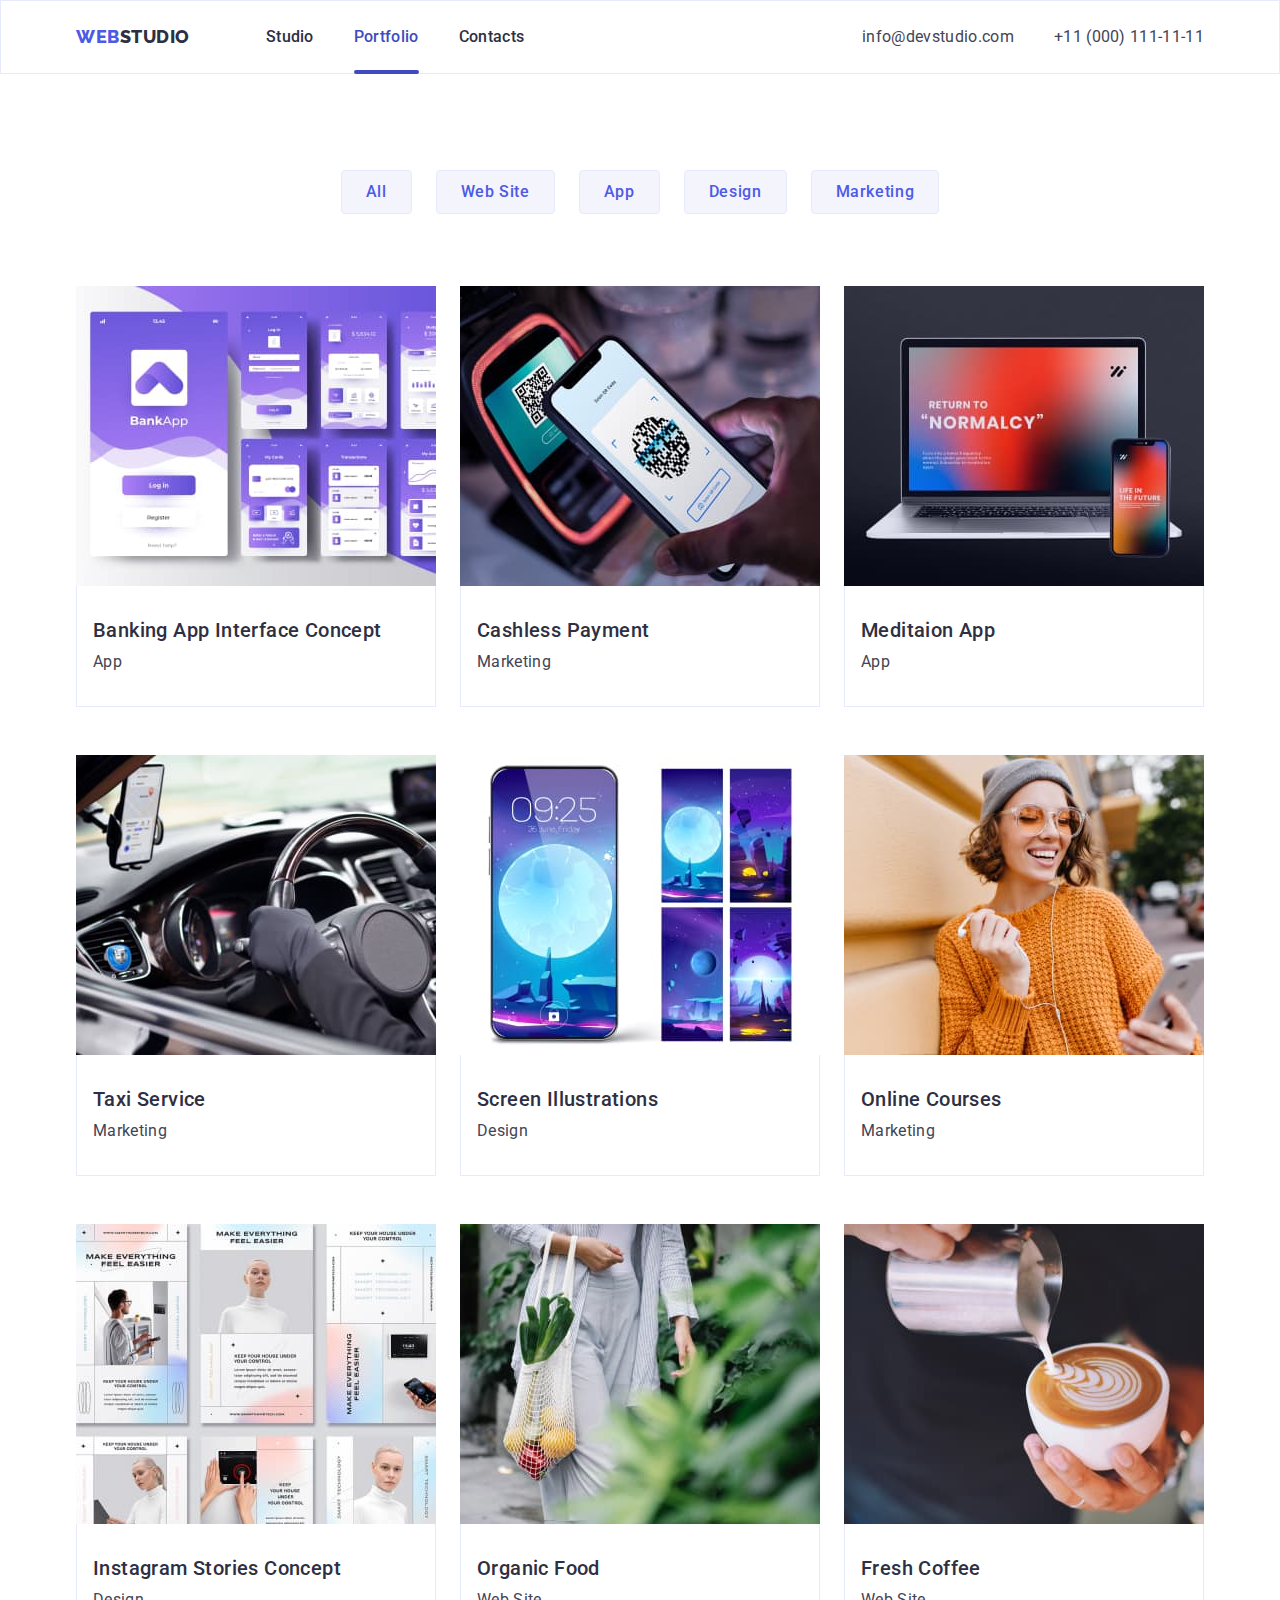
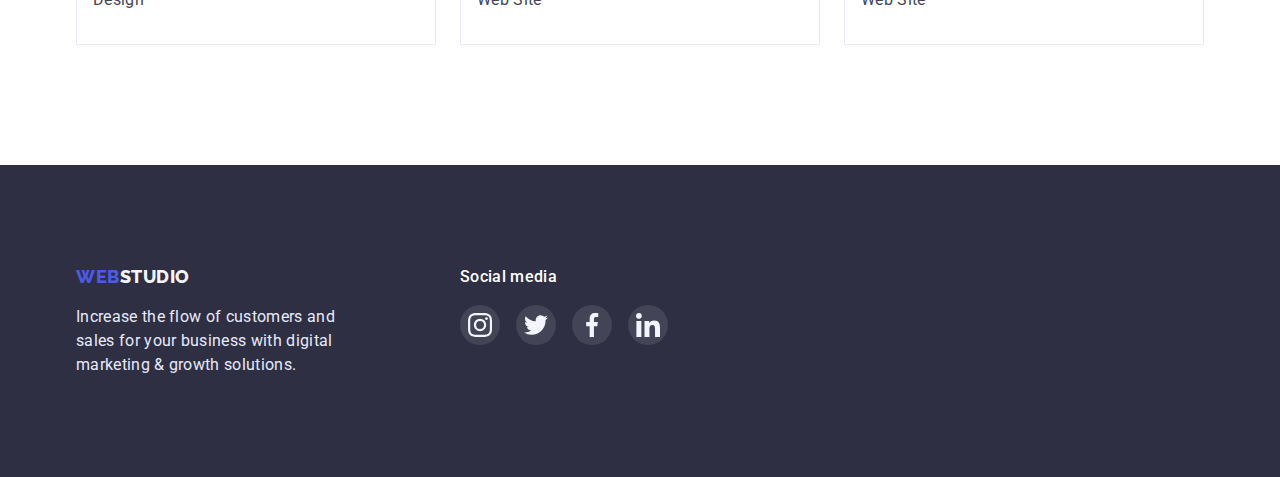
==== portfolio.html @ 8187bbcf "Initial commit" ====
<!DOCTYPE html>
<html lang="en">
  <head>
    <meta charset="UTF-8" />
    <meta http-equiv="X-UA-Compatible" content="IE=edge" />
    <meta name="viewport" content="width=device-width, initial-scale=1.0" />
    <title>Document</title>
    <link rel="preconnect" href="https://fonts.googleapis.com" />
    <link rel="preconnect" href="https://fonts.gstatic.com" crossorigin />
    <link
      href="https://fonts.googleapis.com/css2?family=Raleway:wght@800&family=Roboto:wght@400;500;700&display=swap"
      rel="stylesheet"
    />
    <link
      rel="stylesheet"
      href="https://cdnjs.cloudflare.com/ajax/libs/modern-normalize/1.1.0/modern-normalize.min.css"
    />
    <link rel="stylesheet" href="./css/styles.css" />
  </head>

  <body>
    <!-- Header -->
    <header class="header">
      <div class="header-container container">
        <!--Main navigation-->
        <nav class="header-nav">
          <a class="header-logo link" href="./index.html">
            <span>web</span><span class="logo-dark">studio</span>
          </a>

          <ul class="header-list list">
            <li class="header-item">
              <a class="header-link link" href="./index.html">Studio</a>
            </li>
            <li class="header-item">
              <a
                class="header-link header-link-portfolio link current"
                href="./portfolio.html"
                >Portfolio</a
              >
            </li>
            <li class="header-item">
              <a class="header-link link" href="">Contacts</a>
            </li>
          </ul>
        </nav>

        <!--Contacts-->
        <address class="address">
          <ul class="address-list list">
            <li class="address-item">
              <a class="address-link link" href="mailto:info@devstudio.com"
                >info@devstudio.com</a
              >
            </li>
            <li class="address-item">
              <a class="address-link link" href="tel:+110001111111"
                >+11 (000) 111-11-11</a
              >
            </li>
          </ul>
        </address>
      </div>
    </header>

    <main>
      <!-- Filters -->

      <section class="portfolio section">
        <div class="container">
          <ul class="filters-list list">
            <li class="filters-item">
              <button class="filters-btn" type="button">All</button>
            </li>
            <li class="filters-item">
              <button class="filters-btn" type="button">Web Site</button>
            </li>
            <li class="filters-item">
              <button class="filters-btn" type="button">App</button>
            </li>
            <li class="filters-item">
              <button class="filters-btn" type="button">Design</button>
            </li>
            <li class="filters-item">
              <button class="filters-btn" type="button">Marketing</button>
            </li>
          </ul>

          <!-- Portfolio -->

          <h1 class="portfolio-title" hidden>Portfolio</h1>

          <ul class="portfolio-list list">
            <li class="portfolio-item">
              <a class="portfolio-link link" href="">
                <div class="portfolio-overlay">
                  <img
                    class="portfolio-img"
                    src="./images/portfolio-section/img-1.jpg"
                    alt="Bank app"
                    width="360"
                    height="300"
                  />
                  <p class="text-overlay">
                    14 Stylish and User-Friendly App Design Concepts · Task
                    Manager App · Calorie Tracker App · Exotic Fruit Ecommerce
                    App · Cloud Storage App
                  </p>
                </div>

                <div class="portfolio-card">
                  <h2 class="section-subtitle">
                    Banking App Interface Concept
                  </h2>
                  <p class="section-text">App</p>
                </div>
              </a>
            </li>
            <li class="portfolio-item">
              <a class="portfolio-link link" href="">
                <div class="portfolio-overlay">
                  <img
                    class="portfolio-img"
                    src="./images/portfolio-section/img-2.jpg"
                    alt="Payment"
                    width="360"
                    height="300"
                  />
                  <p class="text-overlay">
                    14 Stylish and User-Friendly App Design Concepts · Task
                    Manager App · Calorie Tracker App · Exotic Fruit Ecommerce
                    App · Cloud Storage App
                  </p>
                </div>
                <div class="portfolio-card">
                  <h2 class="section-subtitle">Cashless Payment</h2>
                  <p class="section-text">Marketing</p>
                </div>
              </a>
            </li>
            <li class="portfolio-item">
              <a class="portfolio-link link" href="">
                <div class="portfolio-overlay">
                  <img
                    class="portfolio-img"
                    src="./images/portfolio-section/img-3.jpg"
                    alt="Meditaion"
                    width="360"
                    height="300"
                  />
                  <p class="text-overlay">
                    14 Stylish and User-Friendly App Design Concepts · Task
                    Manager App · Calorie Tracker App · Exotic Fruit Ecommerce
                    App · Cloud Storage App
                  </p>
                </div>
                <div class="portfolio-card">
                  <h2 class="section-subtitle">Meditaion App</h2>
                  <p class="section-text">App</p>
                </div>
              </a>
            </li>
            <li class="portfolio-item">
              <a class="portfolio-link link" href="">
                <div class="portfolio-overlay">
                  <img
                    class="portfolio-img"
                    src="./images/portfolio-section/img-4.jpg"
                    alt="Taxi"
                    width="360"
                    height="300"
                  />
                  <p class="text-overlay">
                    14 Stylish and User-Friendly App Design Concepts · Task
                    Manager App · Calorie Tracker App · Exotic Fruit Ecommerce
                    App · Cloud Storage App
                  </p>
                </div>
                <div class="portfolio-card">
                  <h2 class="section-subtitle">Taxi Service</h2>
                  <p class="section-text">Marketing</p>
                </div>
              </a>
            </li>
            <li class="portfolio-item">
              <a class="portfolio-link link" href="">
                <div class="portfolio-overlay">
                  <img
                    class="portfolio-img"
                    src="./images/portfolio-section/img-5.jpg"
                    alt="Illustrations"
                    width="360"
                    height="300"
                  />
                  <p class="text-overlay">
                    14 Stylish and User-Friendly App Design Concepts · Task
                    Manager App · Calorie Tracker App · Exotic Fruit Ecommerce
                    App · Cloud Storage App
                  </p>
                </div>
                <div class="portfolio-card">
                  <h2 class="section-subtitle">Screen Illustrations</h2>
                  <p class="section-text">Design</p>
                </div>
              </a>
            </li>
            <li class="portfolio-item">
              <a class="portfolio-link link" href="">
                <div class="portfolio-overlay">
                  <img
                    class="portfolio-img"
                    src="./images/portfolio-section/img-6.jpg"
                    alt="Courses"
                    width="360"
                    height="300"
                  />
                  <p class="text-overlay">
                    14 Stylish and User-Friendly App Design Concepts · Task
                    Manager App · Calorie Tracker App · Exotic Fruit Ecommerce
                    App · Cloud Storage App
                  </p>
                </div>
                <div class="portfolio-card">
                  <h2 class="section-subtitle">Online Courses</h2>
                  <p class="section-text">Marketing</p>
                </div>
              </a>
            </li>
            <li class="portfolio-item">
              <a class="portfolio-link link" href="">
                <div class="portfolio-overlay">
                  <img
                    class="portfolio-img"
                    src="./images/portfolio-section/img-7.jpg"
                    alt="Stories"
                    width="360"
                    height="300"
                  />
                  <p class="text-overlay">
                    14 Stylish and User-Friendly App Design Concepts · Task
                    Manager App · Calorie Tracker App · Exotic Fruit Ecommerce
                    App · Cloud Storage App
                  </p>
                </div>
                <div class="portfolio-card">
                  <h2 class="section-subtitle">Instagram Stories Concept</h2>
                  <p class="section-text">Design</p>
                </div>
              </a>
            </li>
            <li class="portfolio-item">
              <a class="portfolio-link link" href="">
                <div class="portfolio-overlay">
                  <img
                    class="portfolio-img"
                    src="./images/portfolio-section/img-8.jpg"
                    alt="Food"
                    width="360"
                    height="300"
                  />
                  <p class="text-overlay">
                    14 Stylish and User-Friendly App Design Concepts · Task
                    Manager App · Calorie Tracker App · Exotic Fruit Ecommerce
                    App · Cloud Storage App
                  </p>
                </div>
                <div class="portfolio-card">
                  <h2 class="section-subtitle">Organic Food</h2>
                  <p class="section-text">Web Site</p>
                </div>
              </a>
            </li>
            <li class="portfolio-item">
              <a class="portfolio-link link" href="">
                <div class="portfolio-overlay">
                  <img
                    class="portfolio-img"
                    src="./images/portfolio-section/img-9.jpg"
                    alt="Coffee"
                    width="360"
                    height="300"
                  />
                  <p class="text-overlay">
                    14 Stylish and User-Friendly App Design Concepts · Task
                    Manager App · Calorie Tracker App · Exotic Fruit Ecommerce
                    App · Cloud Storage App
                  </p>
                </div>
                <div class="portfolio-card">
                  <h2 class="section-subtitle">Fresh Coffee</h2>
                  <p class="section-text">Web Site</p>
                </div>
              </a>
            </li>
          </ul>
        </div>
      </section>
    </main>

    <!--Footer-->
    <footer class="footer">
      <div class="footer-items container">
        <div class="footer-wrapper">
          <a class="footer-logo link" href="./index.html"
            >web<span class="logo-light">studio</span>
          </a>
          <p class="footer-text">
            Increase the flow of customers and sales for your business with
            digital marketing & growth solutions.
          </p>
        </div>

        <div class="footer-container">
          <p class="footer-subtitle">Social media</p>
          <ul class="social-list footer-list list">
            <li class="social-item">
              <a
                class="social-link footer-link link"
                href="http://instagram.com"
                aria-label="Instagram"
                target="_blank"
                rel="noopener noreferrer"
              >
                <svg class="social-icon" width="24" height="24">
                  <use href="./images/symbol-defs.svg#icon-instagram"></use>
                </svg>
              </a>
            </li>

            <li class="social-item">
              <a
                class="social-link footer-link link"
                href="http://twitter.com"
                aria-label="Twitter"
                target="_blank"
                rel="noopener noreferrer"
              >
                <svg class="social-icon" width="24" height="24">
                  <use href="./images/symbol-defs.svg#icon-twitter"></use>
                </svg>
              </a>
            </li>

            <li class="social-item">
              <a
                class="social-link footer-link link"
                href="http://facebook.com"
                aria-label="Facebook"
                target="_blank"
                rel="noopener noreferrer"
              >
                <svg class="social-icon" width="24" height="24">
                  <use href="./images/symbol-defs.svg#icon-facebook"></use>
                </svg>
              </a>
            </li>
            <li class="social-item">
              <a
                class="social-link footer-link link"
                href="http://linkedin.com"
                aria-label="LinkedIn"
                target="_blank"
                rel="noopener noreferrer"
              >
                <svg class="social-icon" width="24" height="24">
                  <use href="./images/symbol-defs.svg#icon-linkedin"></use>
                </svg>
              </a>
            </li>
          </ul>
        </div>
      </div>
    </footer>
  </body>
</html>
---- css/styles.css ----
:root {
    /* fonts */
--main-font: "Roboto", sans-serif;
--second-font: "Raleway", sans-serif;

    /* colors */
--primary-brand: #4D5AE5;
--pressed-state: #404BBF;
--dark: #2E2F42;
--success: #31d0aa;
--sucsess-75: rgba(49, 208, 170, 0.75);
--sucsess-50: rgba(49, 208, 170, 0.5);
--sucsess-10: rgba(49, 208, 170, 0.1);
--text: #434455;
--subtle-text: #8E8F99;
--accent: #E7E9FC;
--light: #F4F4FD;
--modal-overlay: rgba(46, 47, 66, 0.4);
--hero-background: rgba(46, 47, 66, 0.7);
--white: #FFFFFF;

/* Others */
--change-color: color 250ms cubic-bezier(0.4, 0, 0.2, 1);
--change-background-color: background-color 250ms cubic-bezier(0.4, 0, 0.2, 1);
--change-customer-icons: fill 250ms cubic-bezier(0.4, 0, 0.2, 1);
--change-shadow: box-shadow 250ms cubic-bezier(0.4, 0, 0.2, 1);
}

*,
*::before,
*::after {
box-sizing: border-box; 
}

/* Reset */
h1,
h2,
h3,
h4,
h5,
h6,
p {
 margin: 0;
 padding: 0;
}

ul {
margin: 0;
padding: 0;
list-style: none;
}

img {
display: block;
max-width: 100%;
height: auto;
}



/* Main styles */

body {
margin: 0;
font-family: var(--main-font);
font-size: 16px;
color: var(--text);
}

.link {
font-family: inherit;
text-decoration: none;
}

.container {
width: 1158px;
padding-left: 15px;
padding-right: 15px;
margin-left: auto;
margin-right: auto;

/* outline: 2px solid red;
outline-offset: -2px; */
}


/* ---------------------------------------------- */
/* Header styles */
/* ---------------------------------------------- */

.header {
border: 1px solid #E7E9FC;
}

.header-container {
display: flex;
align-items: center;
}

.header-nav {
display: flex;
align-items: center;
margin-right: auto;
}

.header-logo {
margin-right: 76px;

}

.header-list,
.address-list {
display: flex;
gap: 40px;
}

.header-logo,
.footer-logo {
font-family: var(--second-font);
font-weight: 800;
font-size: 18px;
line-height: calc(24 / 18);
letter-spacing: 0.03em;
text-transform: uppercase;
color: var(--primary-brand);
}

.logo-dark {
color: var(--dark);
}

.header-item{
position: relative;
}

.header-link.current {
color: var(--pressed-state);
}

.header-link-studio.current::after,
.header-link-portfolio.current::after {
position: absolute;
bottom: -1px;
content: '';

display: block;
width: 100%;
height: 4px;

background-color: var(--pressed-state);
border-radius: 2px;
}

.header-link {
 display: block;
 padding-top: 24px;
 padding-bottom: 24px;

line-height: 1.5;
font-weight: 500;
letter-spacing: 0.02em;
color: var(--dark);

transition: var(--change-color);
}

.header-link:hover,
.header-link:focus {
color: var(--pressed-state);
}

/* ---------------------------------------------- */
/* Contacts styles */
/* ---------------------------------------------- */

.address-link {
display: block;
padding-top: 24px;
padding-bottom: 24px;

font-style: normal;
line-height: 1.5;
letter-spacing: 0.02em;
color: currentColor;

transition: var(--change-color);
}

.address-link:hover,
.address-link:focus {
color: var(--pressed-state);
}

/* ---------------------------------------------- */
/* Hero section styles*/
/* ---------------------------------------------- */

.hero {
background-image:
url(../images/hero/dark-bg.png),
url(../images/hero/people-office.jpg);

background-repeat: no-repeat;
background-position: center;
background-size: cover;
max-width: 1440px;
min-height:600px;
margin-left: auto;
margin-right: auto;

padding: 188px 0px;
text-align: center;
}

.hero-title {
margin-bottom: 48px;
width: 500px;
margin-left: auto;
margin-right: auto;

font-size: 56px;
line-height: calc(60 / 56);
letter-spacing: 0.02em;
color: var(--white);

}


.btn {
display: inline-block;
min-width: 169px;
min-height: 56px;

border: none;
box-shadow: 0px 4px 4px rgba(0, 0, 0, 0.15);
border-radius: 4px;

font-family: inherit;
font-weight: 500;
letter-spacing: 0.04em;
cursor: pointer;
color: var(--white);
background-color: var(--primary-brand);

transition: var(--change-background-color);


}
.btn:hover,
.btn:focus {
background-color: var(--pressed-state);
}

/* ----------------------------------------- */
/* Backdrop */
/* ----------------------------------------- */

.backdrop {
    position: fixed;
    top: 0;
    left: 0;
    width: 100%;
    height: 100%;
    background-color: rgba(46, 47, 66, 0.4);
    opacity: 1;
    transition: opacity 250ms cubic-bezier(0.4, 0, 0.2, 1), 
    visibility 250ms cubic-bezier(0.4, 0, 0.2, 1);
}

.backdrop.is-hidden {
    opacity: 0;
    pointer-events: none;
    visibility: hidden;
}

.backdrop.is-hidden .modal {
    transform: translate(-50%, -50%) scale(0.8);
}

.modal {
position: absolute;
top: 50%;
left: 50%;
transform: translate(-50%, -50%) scale(1);

min-width: 408px;
min-height: 576px;
background-color: #FCFCFC;
box-shadow: 0px 1px 1px rgba(0, 0, 0, 0.14), 0px 1px 3px rgba(0, 0, 0, 0.12), 0px 2px 1px rgba(0, 0, 0, 0.2);
border-radius: 4px;

transition: transform 250ms cubic-bezier(0.4, 0, 0.2, 1);
}

.modal-button {
position: absolute;
top: 24px;
right: 24px;
width: 24px;
height: 24px;
cursor: pointer;
border-radius: 50%;
background-color: var(--accent);
border: 1px solid rgba(0, 0, 0, 0.1);

display: flex;
align-items: center;
justify-content: center;
padding: 0;
}

/* ------------------------------------ */
/* Our advantages styles */
/* ------------------------------------ */

.section {
padding-top: 120px;
padding-bottom: 120px;
}


.advantages-item {
display: flex;
align-items: center;
justify-content: center;
width: 264px;
height: 112px;
margin-bottom: 8px;

background-color: var(--light);
border-radius: 4px;
}

.section-list {
display: flex;
gap: 24px;

}
.section-item {
width: 264px;
}

.section-subtitle {
margin-bottom: 8px;

font-weight: 500;
font-size: 20px;
line-height: calc(24 / 20);
letter-spacing: 0.02em;
color: var(--dark);
}

.section-text {
line-height: 1.5;
letter-spacing: 0.02em;
color: var(--text);
}


/* ------------------------------------------ */
/*  What are we doing styles*/
/* ------------------------------------------ */

.gallery {
padding-top: 0; 
}

.section-title {
margin-bottom: 72px;
margin-left: auto;
margin-right: auto;

font-size: 36px;
line-height: calc(40 / 36);
letter-spacing: 0.02em;
text-align: center;
text-transform: capitalize;
color: var(--dark);
}

.gallery-list {
display: flex;
gap: 24px;
}

.gallery-img {
border: 1px solid #E7E9FC;
}


/* ------------------------------------ */
/* Our team */
/* ------------------------------------ */

.team {
background-color: var(--light);
}

.team-list {
display: flex;
gap: 24px;
}

.team-card {
padding: 32px 16px;
text-align: center;
}

.team-position {
margin-bottom: 8px;
}

.team-item {
box-shadow: 0px 1px 6px rgba(46, 47, 66, 0.08), 0px 1px 1px rgba(46, 47, 66, 0.16), 0px 2px 1px rgba(46, 47, 66, 0.08);
border-radius: 0px 0px 4px 4px;

 background-color: var(--white);
}

.social-list {
display: flex;
justify-content: center;
gap: 24px;
}

.social-link {
display: flex;
align-items: center;
justify-content: center;
width: 40px;
height: 40px;
background-color: var(--primary-brand);
border-radius: 50%;

transition: var(--change-background-color);
}

.social-icon {
fill: var(--light);
}

.social-link:hover,
.social-link:focus {
background-color: var(--pressed-state);
}


/* ------------------------------------ */
/* Customers */
/* ------------------------------------ */

.customers-list {
display: flex;
justify-content: space-between;
}

.customers-link {
display: flex;
align-items: center;
justify-content: center;
width: 168px;
height: 88px;
border: 1px solid #8E8F99;
border-radius: 4px;
transition: border 250ms cubic-bezier(0.4, 0, 0.2, 1);

}
.customers-icon {
fill: var(--subtle-text);
transition: var(--change-customer-icons);
}

.customers-link:hover .customers-icon,
.customers-link:focus .customers-icon {
fill: var(--pressed-state);

}

.customers-link:hover,
.customers-link:focus {
border: 1px solid var(--pressed-state);
}

/* ------------------------------------ */
/* Filters */
/* ------------------------------------ */

.filters-list {
display: flex;
justify-content: center;
gap: 24px;
margin-bottom: 72px;
}

.filters-btn {
display: inline-block;
padding: 12px 24px;

font-family: inherit;
font-weight: 500;
letter-spacing: 0.04em;
color: var(--primary-brand);
background-color: var(--light);
cursor: pointer;

border: 1px solid #E7E9FC;
border-radius: 4px;

transition: var(--change-color),
var(--change-background-color), 
var(--change-shadow);
}

.filters-btn:hover,
.filters-btn:focus {
color: var(--white);
background-color: var(--pressed-state);
box-shadow: 0px 3px 1px rgba(0, 0, 0, 0.1), 
0px 2px 1px rgba(0, 0, 0, 0.08), 
0px 2px 2px rgba(0, 0, 0, 0.12);
}

/* ------------------------------------ */
/*  Portfolio */
/* ------------------------------------- */
.portfolio {
padding-top: 96px;
}

.portfolio-list {
display: flex;
flex-wrap: wrap;
row-gap: 48px;
column-gap: 24px;
}


.portfolio-item {

width: 360px;
}

/* Overlay */

.portfolio-overlay {
position: relative;
display: block;
overflow: hidden;
}

.text-overlay {
position: absolute;
top: 0;
left: 0;

width: 100%;
height: 100%;
transform: translateY(100%);

padding: 40px 32px 0px 32px;

background-color: var(--primary-brand);
font-size: 16px;
line-height: 1.5;
letter-spacing: 0.02em;
color: var(--light);

transition: transform 250ms cubic-bezier(0.4, 0, 0.2, 1);
}

.portfolio-link:hover .text-overlay,
.portfolio-link:focus .text-overlay {
transform: translateY(0%);
}

.portfolio-link {
display: block;
transition: var(--change-shadow);
}

.portfolio-link:hover,
.portfolio-link:focus {
box-shadow:  0px 1px 6px 
rgba(46, 47, 66, 0.08), 
0px 1px 1px 
rgba(46, 47, 66, 0.16), 
0px 2px 1px 
rgba(46, 47, 66, 0.08);;
}

.portfolio-card {
padding: 32px 16px;
border: 1px solid #E7E9FC;
border-top: none;
    }
    

/* ------------------------------------ */
/* Footer */
/* ------------------------------------ */

.footer {
padding: 100px 0;
background-color: var(--dark);
}

.footer-items {
display: flex;
}
.footer-wrapper {
margin-right: 120px; 
}

.footer-logo {
margin-bottom: 16px;
display: block;
}

.logo-light {
color: var(--light);
}

.footer-text {
width: 264px;
line-height: 1.5;
letter-spacing: 0.02em;
color: var(--accent);
}

.footer-subtitle {
margin-bottom: 16px;
font-weight: 500;
font-size: 16px;
line-height: 1.5;
letter-spacing: 0.02em;
color: var(--white);
    
}
.footer-list {
gap: 16px;
}

.footer-link {
background-color: rgba(255, 255, 255, 0.1);

transition: var(--change-background-color);
}

.footer-link:hover,
.footer-link:focus {
background-color: var(--success);
}
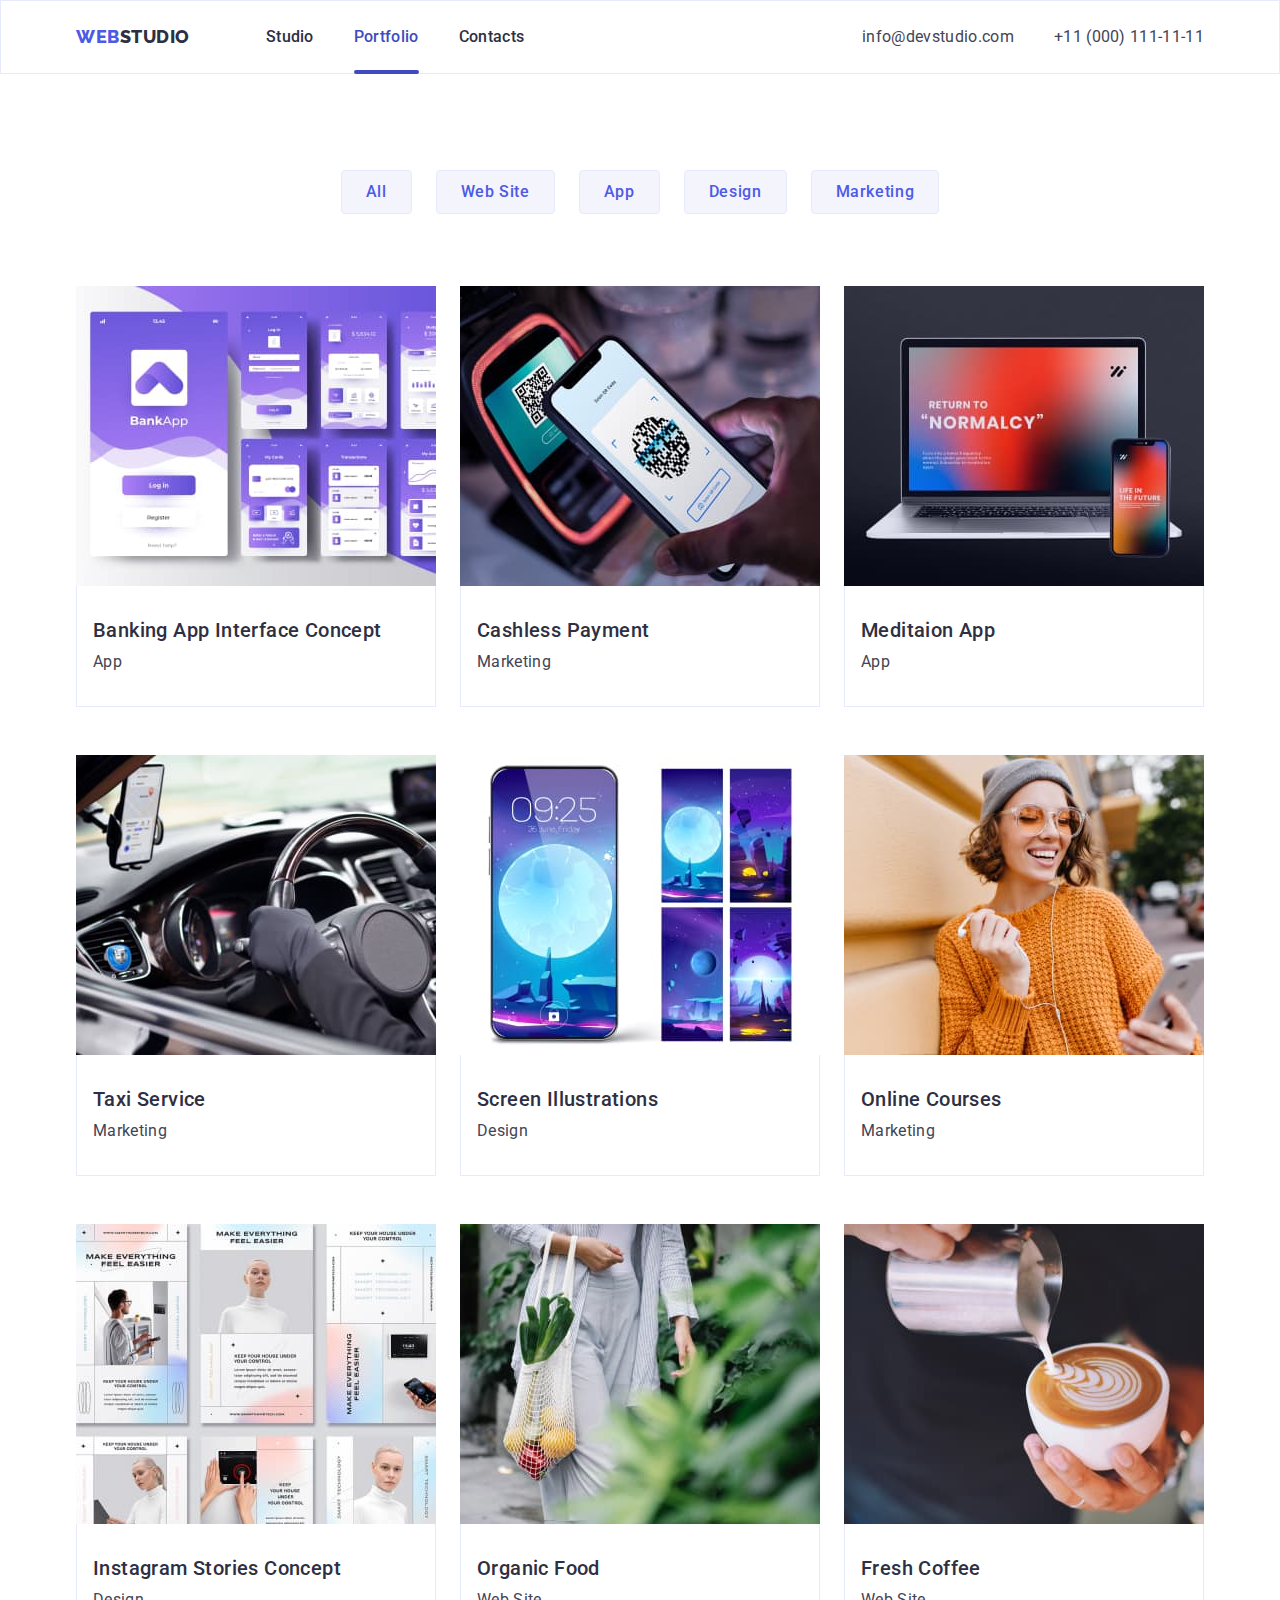
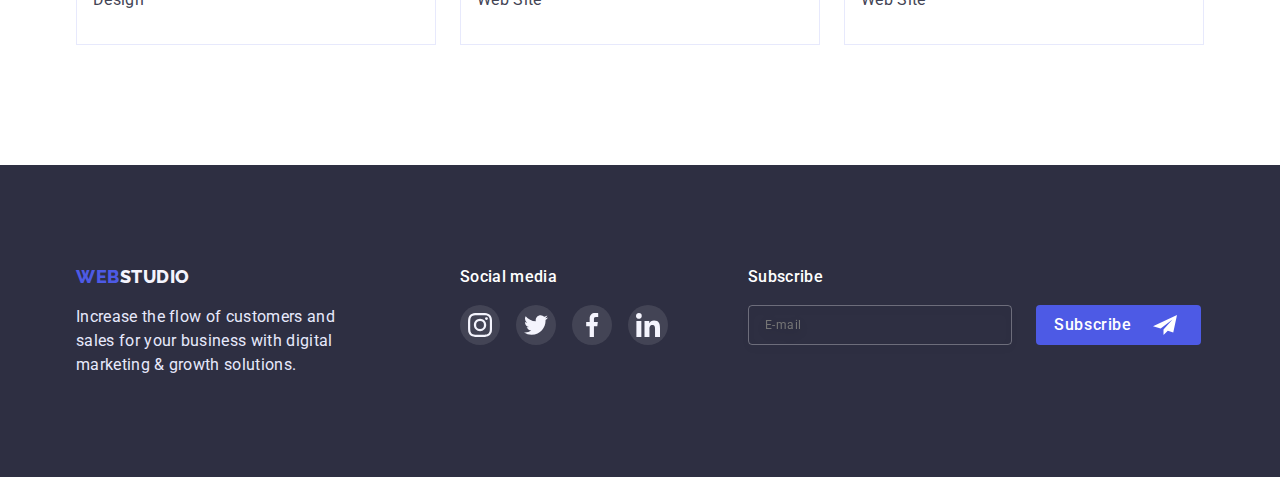
==== commit e80ce32f: "Finished hw-5" ====
--- a/portfolio.html
+++ b/portfolio.html
@@ -369,6 +369,28 @@
             </li>
           </ul>
         </div>
+
+        <form class="subscribe" name="subscribe_form">
+          <label class="subscribe-label" for="subscribe-email">Subscribe</label>
+          <div class="subscribe-form">
+            <input
+              class="subscribe-field"
+              type="email"
+              name="user-email"
+              id="subscribe-email"
+              placeholder="E-mail"
+            />
+
+            <div class="subscribe-button-group">
+              <button class="subscribe-button" type="submit">
+                Subscribe
+                <svg class="subscribe-button-icon" width="24px" height="24px">
+                  <use href="./images/symbol-defs.svg#footer-form-icon"></use>
+                </svg>
+              </button>
+            </div>
+          </div>
+        </form>
       </div>
     </footer>
   </body>
--- a/css/styles.css
+++ b/css/styles.css
@@ -205,11 +205,12 @@
 background-size: cover;
 max-width: 1440px;
 min-height:600px;
+text-align: center;
 margin-left: auto;
 margin-right: auto;
 
 padding: 188px 0px;
-text-align: center;
+
 }
 
 .hero-title {
@@ -283,7 +284,9 @@
 left: 50%;
 transform: translate(-50%, -50%) scale(1);
 
-min-width: 408px;
+padding: 24px;
+
+width: 408px;
 min-height: 576px;
 background-color: #FCFCFC;
 box-shadow: 0px 1px 1px rgba(0, 0, 0, 0.14), 0px 1px 3px rgba(0, 0, 0, 0.12), 0px 2px 1px rgba(0, 0, 0, 0.2);
@@ -307,6 +310,162 @@
 align-items: center;
 justify-content: center;
 padding: 0;
+transition: var(--change-background-color);
+}
+
+.modal-button:hover,
+.modal-button:focus {
+background-color: var(--pressed-state);
+}
+
+.modal-icon {
+transition: var(--change-customer-icons);
+}
+
+.modal-button:hover > .modal-icon {
+fill: var(--white); 
+}
+
+
+/* Form */
+
+.modal-title {
+padding-top: 48px;
+margin-bottom: 16px;
+font-weight: 500;
+font-size: 16px;
+line-height: 1.5;
+text-align: center;
+letter-spacing: 0.02em;
+color: var(--dark);
+}
+
+.modal-label {
+display: block;
+margin-bottom: 4px;
+
+font-size: 12px;
+line-height: calc(16 / 12);
+letter-spacing: 0.04em;
+
+color: var(--subtle-text);
+}
+
+.modal-form-field {
+position: relative;
+margin-bottom: 8px;
+}
+
+.modal-input {
+display: block;
+width: 100%;
+height: 40px;
+padding: 11px 38px;
+font-size: 18px;
+
+border: 1px solid rgba(33, 33, 33, 0.2);
+border-radius: 4px;
+outline: transparent;
+
+transition: border-color 250ms cubic-bezier(0.4, 0, 0.2, 1);
+}
+
+.modal-input:focus, 
+.modal-message:focus {
+border-color: var(--primary-brand);
+}
+
+.modal-form-icon {
+position: absolute;
+top: 50%;
+transform: translateY(-50%);
+left: 16px;
+pointer-events: none;
+fill: currentColor;
+
+transition: var(--change-customer-icons);
+}
+
+.modal-input:focus + .modal-form-icon {
+fill: var(--primary-brand);
+}
+
+.modal-message {
+display: block;
+padding: 8px 16px;
+margin-bottom: 16px;
+
+width: 100%;
+height: 120px;
+font-size: 12px;
+outline: transparent;
+resize: none;
+
+border: 1px solid rgba(33, 33, 33, 0.2);
+border-radius: 4px;
+transition: border-color 250ms cubic-bezier(0.4, 0, 0.2, 1);
+}
+
+.modal-form-agreement {
+display: flex;
+align-items: center;
+justify-content: center;
+gap: 8px;
+margin-bottom: 24px;
+}
+
+.modal-form-checkbox {
+
+width: 16px;
+height: 16px;
+
+border: 1.25px solid #2E2F42;
+border-radius: 2px;
+
+background-image: url("data:image/svg+xml,%3Csvg width='16' height='16' viewBox='0 0 16 16' fill='none' xmlns='http://www.w3.org/2000/svg'%3E%3Crect x='0.625' y='0.625' width='14.75' height='14.75' rx='1.375' fill='%23404BBF'/%3E%3Cpath d='M11.4456 4.25506C11.6184 4.08965 11.8483 3.99821 12.0869 4.00003C12.3255 4.00184 12.5541 4.09677 12.7244 4.26478C12.8947 4.4328 12.9934 4.66075 12.9997 4.90055C13.006 5.14034 12.9194 5.37323 12.7582 5.55005L7.86357 11.7044C7.7794 11.7955 7.67782 11.8686 7.5649 11.9194C7.45198 11.9702 7.33003 11.9975 7.20636 11.9998C7.08268 12.0021 6.95981 11.9793 6.8451 11.9328C6.73038 11.8863 6.62618 11.817 6.53872 11.729L3.29283 8.46564C3.20243 8.38096 3.12993 8.27884 3.07965 8.16537C3.02936 8.05191 3.00232 7.92942 3.00014 7.80522C2.99796 7.68102 3.02069 7.55765 3.06696 7.44248C3.11323 7.3273 3.18211 7.22267 3.26947 7.13483C3.35684 7.047 3.4609 6.97775 3.57547 6.93123C3.69003 6.88471 3.81273 6.86186 3.93627 6.86405C4.0598 6.86624 4.18163 6.89343 4.29449 6.94398C4.40734 6.99454 4.50892 7.06743 4.59315 7.15831L7.16189 9.73967L11.4223 4.28219C11.4299 4.27269 11.4381 4.26364 11.4468 4.25506H11.4456Z' fill='%23F4F4FD'/%3E%3Crect x='0.625' y='0.625' width='14.75' height='14.75' rx='1.375' stroke='%23404BBF' stroke-width='1.25'/%3E%3C/svg%3E%0A");
+background-repeat: no-repeat;
+background-position: center;
+background-size: 16px;
+
+transition: var(--change-background-color);
+}
+
+.modal-form-checkbox:checked {
+background-color: var(--pressed-state);
+border-color: var(--pressed-state);
+}
+
+.modal-form-desc {
+font-size: 12px;
+line-height: 16px;
+letter-spacing: 0.04em;
+color: #757575;
+user-select: none;
+}
+
+.modal-form-link {
+color: var(--primary-brand);
+text-decoration: underline;
+}
+
+.modal-form-button {
+display: block;
+margin-left: auto;
+margin-right: auto;
+cursor: pointer;
+
+font-weight: 500;
+font-size: 16px;
+line-height: 1.5;
+letter-spacing: 0.04em;
+color: var(--white);
+
+transition: var(--change-background-color);
+}
+
+.modal-form-button:hover,
+.modal-form-button:focus {
+background-color: var(--pressed-state);
 }
 
 /* ------------------------------------ */
@@ -627,6 +786,10 @@
 color: var(--accent);
 }
 
+.footer-container {
+margin-right: 80px;
+}
+
 .footer-subtitle {
 margin-bottom: 16px;
 font-weight: 500;
@@ -651,3 +814,80 @@
 background-color: var(--success);
 }
 
+/* form-subscribe */
+.subscribe-form {
+display: flex;
+gap: 24px;
+align-items: center;
+justify-content: center;
+
+}
+
+.subscribe-label {
+display: block;
+margin-bottom: 16px;
+
+width: 75px;
+font-weight: 500;
+font-size: 16px;
+line-height: 1.5;
+letter-spacing: 0.02em;
+color: var(--white);
+}
+    
+.subscribe-field {
+display: block;
+padding: 8px 16px;
+   
+width: 264px;
+height: 40px;
+background-color: transparent;
+outline: transparent;
+
+font-weight: 400;
+font-size: 12px;
+line-height: calc(24 / 12);
+letter-spacing: 0.04em;
+color: rgba(255, 255, 255, 0.6);
+
+border: 1px solid rgba(255, 255, 255, 0.3);
+filter: drop-shadow(0px 4px 4px rgba(0, 0, 0, 0.15));
+border-radius: 4px;
+}
+
+.subscribe-button-group {
+position: relative;
+}
+
+.subscribe-button {
+display: flex;
+align-items: center;
+gap: 16px;
+padding-left: 18px;
+
+width: 165px;
+height: 40px;
+border-radius: 4px;
+cursor: pointer;
+border: none;
+
+font-weight: 500;
+font-size: 16px;
+line-height: 1.5;
+letter-spacing: 0.04em;
+
+color: var(--white);
+background-color: var(--primary-brand);
+
+transition: var(--change-background-color);
+}
+
+.subscribe-button-icon {
+position: absolute;
+top: 8px;
+right: 24px;
+}
+.subscribe-button:hover,
+.subscribe-button:focus {
+background-color: var(--pressed-state);
+}
